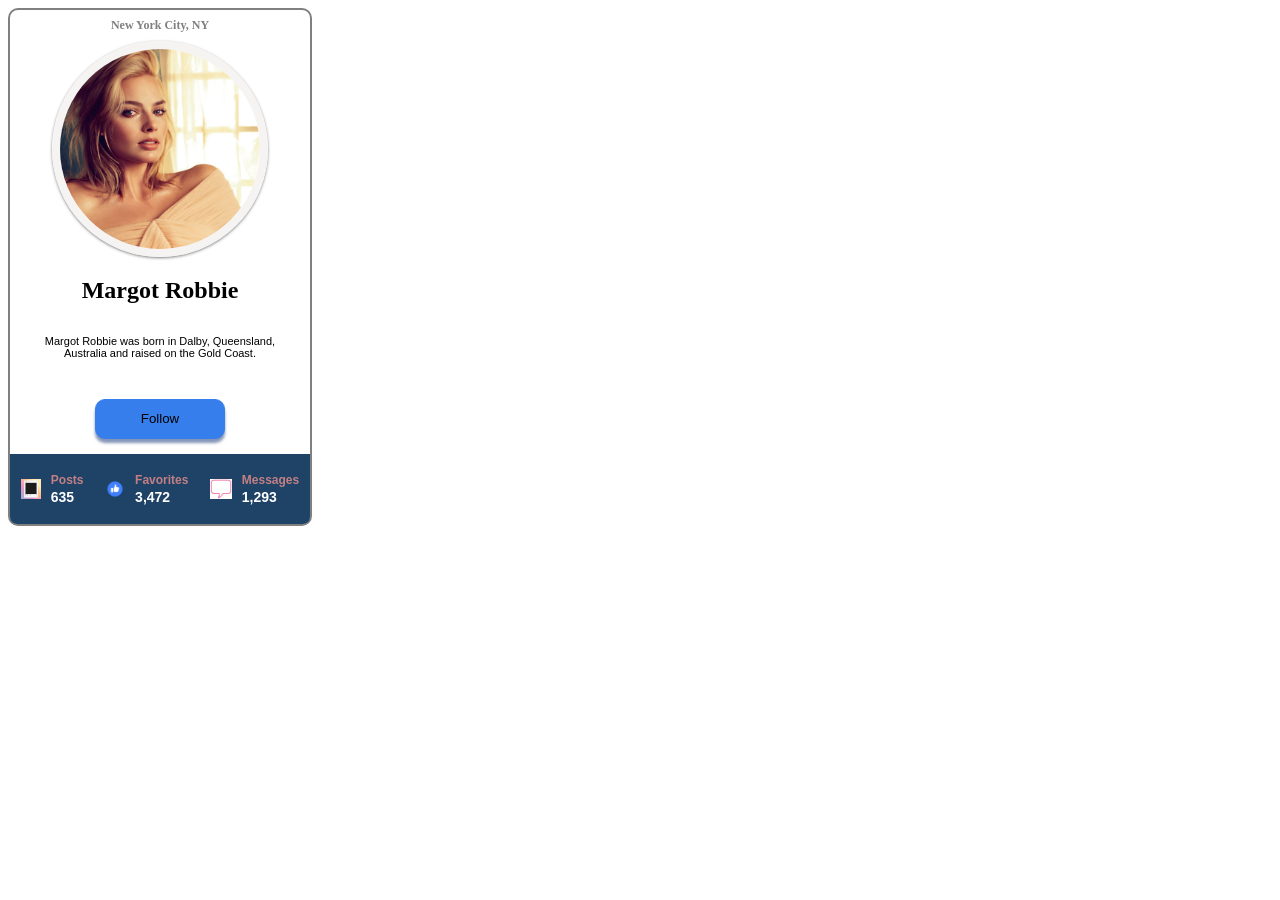
==== index.html @ 46f0941f "changed stucture and file name" ====
<!doctype html>
<html lang="en">
  <head>
    <meta charset="UTF-8" />
    <meta name="viewport" content="width=device-width, initial-scale=1.0" />
    <title>Document</title>
    <link rel="stylesheet" href="UserCard.css" />
  </head>
  <body>
    <div class="UserCard">
      <header class="first-part">
        <h1>New York City, NY</h1>
      </header>
      <main class="content-part">
        <img
          class="photo"
          src="assets/ProfilePhoto.jpg"
          alt="Margot Robbie"
        />
        <h2 class="name">Margot Robbie</h2>
        <p class="explanation">
          Margot Robbie was born in Dalby, Queensland,<br />
          Australia and raised on the Gold Coast.
        </p>
        <button class="btn">Follow</button>
      </main>
      <footer class="last-part">
        <div class="stat-item">
          <img
            src="assets/photo-frame-for-social-media.jpg"
            alt="Posts"
          />
          <div class="stat-text">
            <span class="label">Posts</span>
            <span class="value">635</span>
          </div>
        </div>
        <div class="stat-item">
          <img
            src="assets/Like.png"
            alt="Favorites"
          />
          <div class="stat-text">
            <span class="label">Favorites</span>
            <span class="value">3,472</span>
          </div>
        </div>
        <div class="stat-item">
          <img
            src="assets/comments.webp"
            alt="Messages"
          />
          <div class="stat-text">
            <span class="label">Messages</span>
            <span class="value">1,293</span>
          </div>
        </div>
      </footer>
    </div>
  </body>
</html>
---- UserCard.css ----
.UserCard {
  display: flex;
  flex-direction: column;
  border: grey 2px solid;
  border-radius: 10px;
  width: 300px;
}
.photo {
  object-fit: cover;
  object-position: center;
  border-radius: 50%;
  border: rgb(246, 243, 243) 8px solid;
  box-shadow: 0 1px 3px rgba(0, 0, 0, 0.5);
  height: 200px;
  width: 200px;
}
.first-part,
.content-part,
.last-part {
  display: flex;
  flex-direction: column;
  align-items: center;
}
h1 {
  font-size: 12px;
  color: grey;
}
.explanation {
  font-family: Arial, sans-serif;
  width: 250px;
  font-size: 11px;
  text-align: center;
  margin-bottom: 40px;
}
.btn {
  width: 130px;
  height: 40px;
  border-radius: 10px;
  border: rgb(54, 126, 235) 1px solid;
  background-color: rgb(54, 126, 235);
  box-shadow: 0 4px 3px rgba(9, 45, 113, 0.5);
  margin-bottom: 15px;
}
.btn:hover {
  background-color: rgb(84, 115, 160);
}
.last-part {
  display: flex;
  flex-direction: row;
  justify-content: space-around;
  background-color: rgb(31, 66, 103);
  border-radius: 0 0 7px 7px;
  font-family: Arial, sans-serif;
  height: 70px;
}

.stat-item {
  display: flex;
  align-items: center;
  color: rgb(195, 128, 132);
}

.stat-item img {
  height: 20px;
  width: auto;
  margin-right: 10px;
}

.stat-text {
  display: flex;
  flex-direction: column;
}

.label {
  font-size: 12px;
  font-weight: bold;
}

.value {
  color: white;
  font-size: 14px;
  font-weight: bold;
  margin-top: 2px;
}
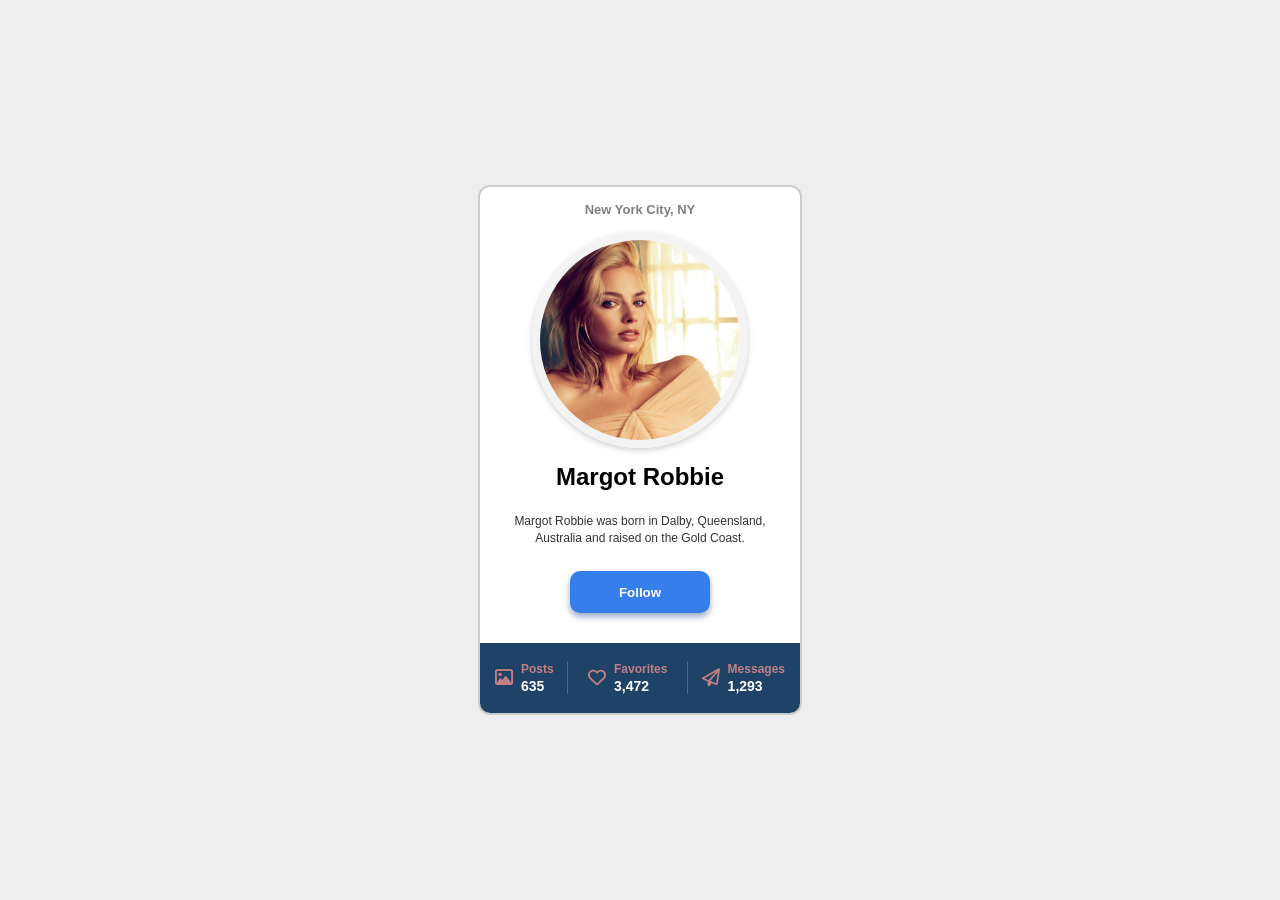
==== commit 38714b4d: "rewriten" ====
--- a/index.html
+++ b/index.html
@@ -5,6 +5,10 @@
     <meta name="viewport" content="width=device-width, initial-scale=1.0" />
     <title>Document</title>
     <link rel="stylesheet" href="UserCard.css" />
+    <link
+      rel="stylesheet"
+      href="https://cdnjs.cloudflare.com/ajax/libs/font-awesome/6.5.0/css/all.min.css"
+    />
   </head>
   <body>
     <div class="UserCard">
@@ -12,11 +16,7 @@
         <h1>New York City, NY</h1>
       </header>
       <main class="content-part">
-        <img
-          class="photo"
-          src="assets/ProfilePhoto.jpg"
-          alt="Margot Robbie"
-        />
+        <img class="photo" src="assets/ProfilePhoto.jpg" alt="Margot Robbie" />
         <h2 class="name">Margot Robbie</h2>
         <p class="explanation">
           Margot Robbie was born in Dalby, Queensland,<br />
@@ -26,30 +26,23 @@
       </main>
       <footer class="last-part">
         <div class="stat-item">
-          <img
-            src="assets/photo-frame-for-social-media.jpg"
-            alt="Posts"
-          />
+          <i class="fa-regular fa-image"></i>
           <div class="stat-text">
             <span class="label">Posts</span>
             <span class="value">635</span>
           </div>
         </div>
-        <div class="stat-item">
-          <img
-            src="assets/Like.png"
-            alt="Favorites"
-          />
+
+        <div class="stat-item middle">
+          <i class="fa-regular fa-heart"></i>
           <div class="stat-text">
             <span class="label">Favorites</span>
             <span class="value">3,472</span>
           </div>
         </div>
+
         <div class="stat-item">
-          <img
-            src="assets/comments.webp"
-            alt="Messages"
-          />
+          <i class="fa-regular fa-paper-plane"></i>
           <div class="stat-text">
             <span class="label">Messages</span>
             <span class="value">1,293</span>
--- a/UserCard.css
+++ b/UserCard.css
@@ -1,69 +1,99 @@
+
+body {
+  display: flex;
+  justify-content: center;
+  align-items: center;
+  height: 100vh;
+  margin: 0;
+  background-color: #eee;
+  font-family: Arial, sans-serif;
+}
+
 .UserCard {
   display: flex;
   flex-direction: column;
-  border: grey 2px solid;
-  border-radius: 10px;
-  width: 300px;
+  border: 2px solid #ccc;
+  border-radius: 12px;
+  width: 320px;
+  background-color: white;
+  overflow: hidden;
 }
-.photo {
-  object-fit: cover;
-  object-position: center;
-  border-radius: 50%;
-  border: rgb(246, 243, 243) 8px solid;
-  box-shadow: 0 1px 3px rgba(0, 0, 0, 0.5);
-  height: 200px;
-  width: 200px;
+
+.first-part {
+  text-align: center;
+  padding: 15px 0 5px;
 }
-.first-part,
-.content-part,
-.last-part {
+
+.first-part h1 {
+  font-size: 13px;
+  color: gray;
+  margin: 0;
+}
+.content-part {
   display: flex;
   flex-direction: column;
   align-items: center;
+  padding: 10px 20px;
 }
-h1 {
+
+.photo {
+  width: 200px;
+  height: 200px;
+  object-fit: cover;
+  border-radius: 50%;
+  border: 8px solid #f3f3f3;
+  box-shadow: 0 2px 6px rgba(0, 0, 0, 0.2);
+}
+
+.name {
+  margin-top: 15px;
+  margin-bottom: 10px;
+  font-size: 24px;
+}
+
+.explanation {
+  text-align: center;
   font-size: 12px;
-  color: grey;
+  color: #333;
+  margin-bottom: 25px;
+  line-height: 1.4;
 }
-.explanation {
-  font-family: Arial, sans-serif;
-  width: 250px;
-  font-size: 11px;
-  text-align: center;
-  margin-bottom: 40px;
+
+.btn {
+  width: 140px;
+  height: 42px;
+  border-radius: 10px;
+  border: none;
+  background-color: rgb(54, 126, 235);
+  color: white;
+  font-weight: bold;
+  cursor: pointer;
+  box-shadow: 0 4px 6px rgba(9, 45, 113, 0.4);
+  margin-bottom: 20px;
+  transition: 0.2s;
 }
-.btn {
-  width: 130px;
-  height: 40px;
-  border-radius: 10px;
-  border: rgb(54, 126, 235) 1px solid;
-  background-color: rgb(54, 126, 235);
-  box-shadow: 0 4px 3px rgba(9, 45, 113, 0.5);
-  margin-bottom: 15px;
-}
+
 .btn:hover {
   background-color: rgb(84, 115, 160);
 }
+
 .last-part {
   display: flex;
-  flex-direction: row;
-  justify-content: space-around;
+  justify-content: space-between;
+  align-items: center;
   background-color: rgb(31, 66, 103);
-  border-radius: 0 0 7px 7px;
-  font-family: Arial, sans-serif;
   height: 70px;
+  padding: 0 15px;
 }
-
 .stat-item {
   display: flex;
   align-items: center;
   color: rgb(195, 128, 132);
 }
-
-.stat-item img {
-  height: 20px;
-  width: auto;
-  margin-right: 10px;
+.stat-item i {
+  font-size: 18px;
+  margin-right: 8px;
+  color: rgb(195, 128, 132);
 }
 
 .stat-text {
@@ -75,10 +105,14 @@
   font-size: 12px;
   font-weight: bold;
 }
-
 .value {
   color: white;
   font-size: 14px;
   font-weight: bold;
   margin-top: 2px;
 }
+.middle {
+  border-left: 1px solid rgba(255, 255, 255, 0.2);
+  border-right: 1px solid rgba(255, 255, 255, 0.2);
+  padding: 0 20px;
+}
